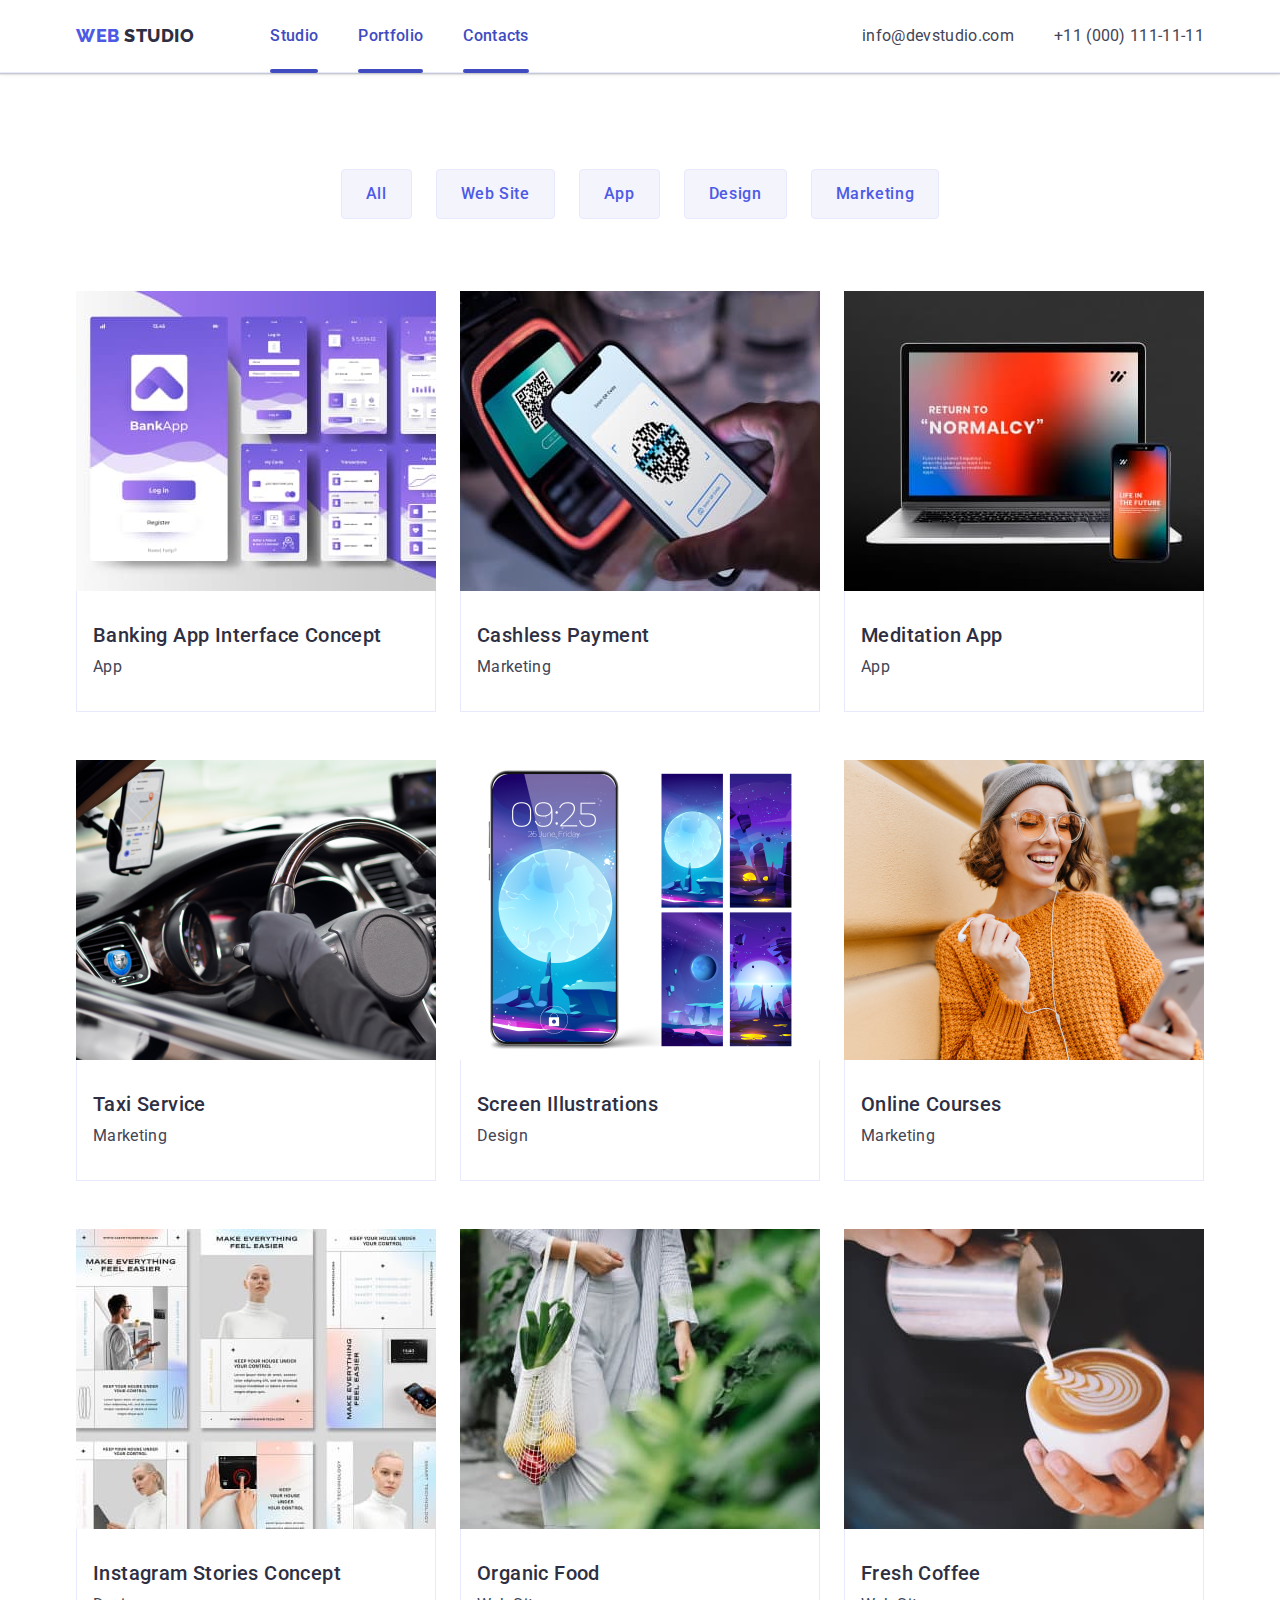
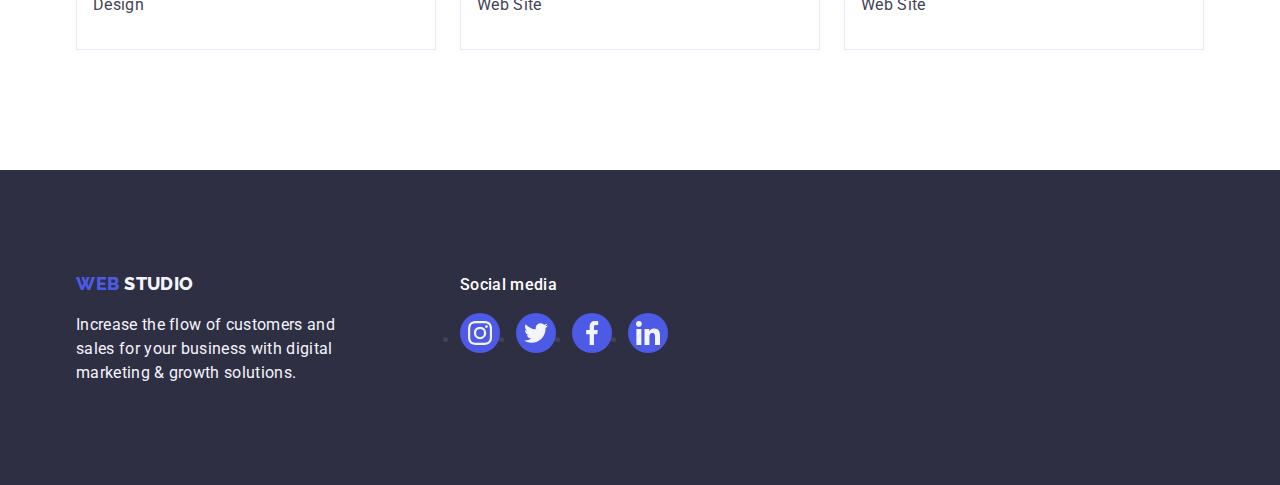
==== portfolio.html @ 2d886927 "Add files via upload" ====
<!DOCTYPE html>
<html lang="en">
<head>
    <meta charset="UTF-8">
    <meta name="viewport" content="width=device-width, initial-scale=1.0">
    <title>Document</title>
    <link rel="stylesheet" href="modern-normalize.min.css">
    <link rel="preconnect" href="https://fonts.googleapis.com">
    <link rel="preconnect" href="https://fonts.gstatic.com" crossorigin>
    <link href="https://fonts.googleapis.com/css2?family=Raleway:wght@800&family=Roboto:wght@400;500;700;900&display=swap" rel="stylesheet">
    <link rel="stylesheet" href="css/styles.css">
</head>
<body>
    <header class="klasadlaheadera">
        <div class="kontener container">
            <nav class="klasanav">
            <a class="logo link" href="./index.html"> Web <span class="spanone">Studio</span></a>
            <ul class="list menu">
                <li><a class="firstlink link current" href="./index.html">Studio</a></li>
                <li><a class="firstlink link current" href="./portfolio.html">Portfolio</a></li>
                <li><a class="firstlink link current" href="">Contacts</a></li>
            </ul>
        </nav>
        <address class="adressclass">
            <ul class="list menu">
                <li><a class="link info" href="info@devstudio.com">info@devstudio.com</a></li>
                <li><a class="link info" href="tel:+110001111111">+11 (000) 111-11-11</a></li>
            </ul>
        </address>
        </div>
    </header>
    <main>
        <section class="firstsectionportfolio">
            <div class="container">
            <h1 class="headerone visually-hidden">naglowek</h1>
            <ul class="list next">
                <li><button class="przycisk" type="button">All</button></li>
                <li><button class="przycisk" type="button">Web Site</button></li>
                <li><button class="przycisk" type="button">App</button></li>
                <li><button class="przycisk" type="button">Design</button></li>
                <li><button class="przycisk" type="button">Marketing</button></li>
            </ul>
                <ul class="list display">
                <li class="lili">
                    <a class="link lastt" href="" >
                        <div class="jsportfolio">
                        <img src="./images/firstphoto.jpg" alt="purple overlap" width="360" height="300">
                        <p class="jspp">14 Stylish and User-Friendly App Design Concepts · Task Manager App · Calorie Tracker App · Exotic Fruit Ecommerce App · Cloud Storage App</p>
                    </div>
                        <div class="lass">
                        <h2 class="headertwo">Banking App Interface Concept</h2>
                        <p class="classp">App</p>
                    </div>
                    </a>
                </li>
                <li class="lili">
                    <a class="link lastt" href="" >
                        <div class="jsportfolio">
                        <img src="./images/secondphoto.jpg" alt="scanning" width="360" height="300">
                        <p class="jspp">14 Stylish and User-Friendly App Design Concepts · Task Manager App · Calorie Tracker App · Exotic Fruit Ecommerce App · Cloud Storage App</p>
                    </div>
                        <div class="lass">
                        <h2 class="headertwo">Cashless Payment</h2>
                        <p class="classp">Marketing</p>
                        </div>
                    </a>
                </li>
                <li class="lili"> 
                    <a class="link lastt" href=""> 
                        <div class="jsportfolio">
                        <img src="./images/thirdphoto.jpg" alt="Mac and iphone x" width="360" height="300">
                        <p class="jspp">14 Stylish and User-Friendly App Design Concepts · Task Manager App · Calorie Tracker App · Exotic Fruit Ecommerce App · Cloud Storage App</p>
                    </div>
                        <div class="lass">
                        <h2 class="headertwo">Meditation App</h2>
                        <p class="classp">App</p>
                        </div>
                    </a>
                </li>
                <li class="lili">
                    <a class="link lastt" href="">
                        <div class="jsportfolio">
                        <img src="./images/fourthphoto.jpg" alt="Driver in car" width="360" height="300">
                        <p class="jspp">14 Stylish and User-Friendly App Design Concepts · Task Manager App · Calorie Tracker App · Exotic Fruit Ecommerce App · Cloud Storage App</p>
                    </div>
                        <div class="lass">
                        <h2 class="headertwo">Taxi Service</h2>
                        <p class="classp">Marketing</p>
                        </div>
                    </a>
                </li>
                <li class="lili">
                    <a class="link lastt" href="">
                        <div class="jsportfolio">
                        <img src="./images/eightphoto.jpg" alt="Scanning code qr" width="360" height="300">
                        <p class="jspp">14 Stylish and User-Friendly App Design Concepts · Task Manager App · Calorie Tracker App · Exotic Fruit Ecommerce App · Cloud Storage App</p>
                    </div>
                        <div class="lass">
                        <h2 class="headertwo">Screen Illustrations</h2>
                        <p class="classp">Design</p>
                        </div>
                    </a>
                </li>
                    <li class="lili"> 
                    <a class="link lastt" href="">
                        <div class="jsportfolio">
                        <img src="./images/ninephoto.jpg" alt="Happy women with orange sweater looking on her phone" width="360" height="300">
                        <p class="jspp">14 Stylish and User-Friendly App Design Concepts · Task Manager App · Calorie Tracker App · Exotic Fruit Ecommerce App · Cloud Storage App</p>
                    </div>
                    <div class="lass">
                        <h2 class="headertwo">Online Courses</h2>
                        <p class="classp">Marketing</p>
                        </div>
                    </a>
                </li>
                <li class="lili">
                    <a class="link lastt" href="">
                        <div class="jsportfolio">
                        <img src="./images/tenphoto.jpg" alt="Catalog" width="360" height="300">
                        <p class="jspp">14 Stylish and User-Friendly App Design Concepts · Task Manager App · Calorie Tracker App · Exotic Fruit Ecommerce App · Cloud Storage App</p>
                    </div>
                        <div class="lass">
                        <h2 class="headertwo">Instagram Stories Concept</h2>
                        <p class="classp">Design</p>
                        </div>
                    </a>
                </li>
                <li class="lili">
                    <a class="link lastt" href="">
                        <div class="jsportfolio">
                        <img src="./images/elevenphoto.jpg" alt="Lady with her grosseries" width="360" height="300">
                        <p class="jspp">14 Stylish and User-Friendly App Design Concepts · Task Manager App · Calorie Tracker App · Exotic Fruit Ecommerce App · Cloud Storage App</p>
                    </div>
                        <div class="lass">
                        <h2 class="headertwo">Organic Food</h2>
                        <p class="classp" >Web Site</p>
                        </div>
                    </a>
                </li>
                <li class="lili"> 
                    <a class="link lastt" href="">
                        <div class="jsportfolio">
                    <img src="./images/twelvephoto.jpg" alt="Adding milk to coffee" width="360" height="300">
                    <p class="jspp">14 Stylish and User-Friendly App Design Concepts · Task Manager App · Calorie Tracker App · Exotic Fruit Ecommerce App · Cloud Storage App</p>
                </div>
                    <div class="lass">
                    <h2 class="headertwo">Fresh Coffee</h2>
                        <p class="classp">Web Site</p>
                    </div>
                    </a>
                </li>
            </ul>
        </div>
        </section>
    </main>
    <footer class="page-footer">
        <div class="container bbbb">
            <div class="apdiv">
            <a class="logo link capp" href="./index.html">Web <span class="highlight">Studio</span></a>
            <p class="akapit">Increase the flow of customers and sales for your business with digital marketing & growth solutions.</p>
        </div>
        <div>
            <p class="ddddddd">Social media</p>
            <ul class="listfooter">
                <li class="listfooterone">
                    <a class="footlinks" href="">
                        <svg class="footersvgg" width="24" height="24">
                            <use href="./images/icons.svg#icon-instagram-2"></use>
                        </svg>
                    </a>
                </li>
                <li class="listfooterone">
                    <a class="footlinks" href="">
                        <svg class="footersvgg" width="24" height="24">
                            <use href="./images/icons.svg#icon-twitter-1"></use>
                        </svg>
                    </a>
                </li>
                <li class="listfooterone">
                    <a class="footlinks" href="">
                        <svg class="footersvgg" width="24" height="24">
                            <use href="./images/icons.svg#icon-facebook-1"></use>
                        </svg>
                    </a>
                </li>
                <li class="listfooterone">
                    <a class="footlinks" href="">
                        <svg class="footersvgg" width="24" height="24">
                            <use href="./images/icons.svg#icon-linkedin-1"></use>
                        </svg>
                    </a>
                </li>
            </ul>
        </div>
        </div>
    </footer>
    <script src="modal.js"></script>
</body>
</html>
---- css/styles.css ----
* {
    margin: 0;
    padding: 0;
    box-sizing: border-box;
    }
img { 
    display: block 
}
.foursvg {
    fill:#f4f4fd;
}
.fourlink {
    width: 100%;
    height: 100%;
    background-color: #4d5ae5;
    border-radius: 50%;
    display: flex;
    align-items: center;
    justify-content: center;
    transition: background-color 250ms cubic-bezier(0.4, 0, 0.2, 1); 
    
}
.fourlink:hover {
    background-color: #404bbf;
}
.fourlink:focus {
    background-color: #404bbf;
}
.sectionfourlist {
    display: flex;
    justify-content: center;
    gap: 24px;
}
.fourfirst {
    width: 40px; 
    height: 40px; 
    transition: background-color 250ms cubic-bezier(0.4, 0, 0.2, 1);
}
.klasadlaheadera {
    border-bottom: 1px solid #e7e9fc;
    box-shadow: 0px 2px 1px rgba(46, 47, 66, 0.08), 0px 1px 1px rgba(46, 47, 66, 0.16), 0px 1px 6px rgba(46, 47, 66, 0.08);
}
.kontener {
    display: flex;
    
    justify-content: space-between;
}
.container {
    width: 1158px;
    margin: 0 auto;
    padding: 0 15px; 
}
.klasanav {
    display: flex;
    align-items: center; 
}
.logo {
    font-family: 'Raleway', sans-serif;
    font-weight: 800;
    font-size: 18px;
    line-height: 1.17;
    letter-spacing: 0.03em;
    text-transform: uppercase;
    color: #4d5ae5;
    text-decoration: none;
    margin-right: 76px;
}
.logo link {
    text-decoration: none;
    display: inline-block;
    margin-bottom: 16px;
  
}

.logo link {
    margin-right: 120px;

}
.link {
    display: block;
}
.ddddddd {
    font-weight: 500;
    font-size: 16px;
    line-height: 1.5;
    letter-spacing: 0.02em;
    color: #FFFFFF;
    margin-bottom: 16px;
}
.apdiv {
    margin-right: 120px;

}
.listfooter {
    display: flex;
    gap: 16px;

}
.listfooterone {
    width: 40px;
    height: 40px;
}
.footersvgg {
    fill: #f4f4fd;
}
.footlinks {
    width: 100%;
    height: 100%;
    background-color: #4d5ae5;
    border-radius:50%;
    display: flex; 
    align-items: center; 
    justify-content: center; 
    transition: background-color 250ms cubic-bezier(0.4, 0, 0.2, 1);
}
.footlinks:hover{
    background-color: #31d0aa; 
}
.footlinks:focus{
    background-color: #31d0aa;
}

.spanone {
    color:#2e2f42;

}
.firstlink {
    font-weight: 500;
    line-height: 1.5;
    letter-spacing: 0.02em;
    color:#2e2f42;
    text-decoration: none;
    display: flex; 
    gap: 40px;
    padding: 24px 0;
    transition: color 250ms cubic-bezier(0.4, 0, 0.2, 1);
}
.firstlink:focus {
    color: #404bbf;
}
.firstlink:hover {
    color: #404bbf;
}
.current {
    position: relative;
    color: #404BBF;
transition: color 250ms cubic-bezier(0.4, 0, 0.2, 1);

}
.current::after {
    position: absolute;
    content: '';
    left: 0;
    bottom: -1px;
    width: 100%;
    height: 4px;
    background-color: #404BBF;
    border-radius: 2px;
}
.list menu:first-child link {
    position: relative; 
    color: #404bbf;
}
.list menu link::after {
    content: '';
    left: 0;
    bottom: -1px;
    height: 4px;
    background-color: #404bbf;
    border-radius: 2px; 
}
.list {
    list-style: none;
    display: flex;
    gap: 24px;
    justify-content: center;
    
}
.menu {
    gap: 40px;
}
.info {
    transition: color 250ms cubic-bezier(0.4, 0, 0.2, 1);
}
.link-one link  {
    font-weight: 500;
    font-size: 16px;
    line-height: 1.5;
    letter-spacing: 0.02em;
    color: #2e2f42;
    text-decoration: none;
}
.bbbb {
    display: flex;
    align-items: baseline;
}
.link-one {
    color:#404bbf;
}
.link-one {
    color:#404bbf;
}
.list {
    font-style: normal

}
.firstsectionportfolio {
    padding-top:96px; 
    padding-bottom: 120px;
}
.headerone {
    font-size: 56px;
    line-height: 1.07;
    text-align: center;
    letter-spacing: 0.02em;
    color: #ffffff;
}
body {
    font-family: "Roboto", sans-serif;
    color:#434455;
    font-family: "Roboto", sans-serif;
    color: var(--sectionn-heading-color);
    background-color: var(--background-color)
}
:root {
    --background-color:#FFFFFF;
    --logo-main-color:#4d5ae5;
    --background-color-section: #232f42;
    --sectionn-heading-color:#434455;
    --footer-color: #F4F4FD;
    --link-hover-focus: #404bbf;
    --color:var(--color:#2E2F42;)

}
.przycisk {
    color: #4d5ae5;
    font-weight: 500;
    line-height: 1.5;
    letter-spacing: 0.04em;
    cursor: pointer;
    font-family: "Roboto", sans-serif;
    font-size: 16px;
    background-color:#F4F4FD ;
    padding: 12px 24px;
    border: 1px solid #e7e9fc;
    border-radius: 4px; 
    transition: box-shadow 250ms cubic-bezier(0.4, 0, 0.2, 1), color 250ms cubic-bezier(0.4, 0, 0.2, 1), border-color 250ms cubic-bezier(0.4, 0, 0.2, 1), background-color 250ms cubic-bezier(0.4, 0, 0.2, 1);
}
.przycisk:hover {
    background-color: #404BBF;
    color:#FFFFFF;
    border: 1px solid transparent;
    box-shadow: 0px 3px 1px rgba(0, 0, 0, 0.1), 0px 2px 1px rgba(0, 0, 0, 0.08), 0px 2px 2px rgba(0, 0, 0, 0.12);
}
.przycisk:focus {
    background-color: #404BBF;
    color: #FFFFFF;
    border: 1px solid transparent;
    box-shadow: 0px 3px 1px rgba(0, 0, 0, 0.1), 0px 2px 1px rgba(0, 0, 0, 0.08), 0px 2px 2px rgba(0, 0, 0, 0.12);
}
.headertwo {
    font-weight: 500;
    font-size: 20px;
    line-height: 1.2;
    letter-spacing: 0.02em;
    color:#2e2f42;
    margin-bottom: 8px;
}
.classp {
    font-size: 16px;
    line-height: 1.5;
    letter-spacing: 0.02em;
    color:#434455;
}
.headerthree {
    font-size: 36px;
    line-height: 1.11;
    text-align: center;
    letter-spacing: 0.02em;
    text-transform: capitalize;
    color:#2e2f42;
}

.fklasa {
    font-family: "Raleway";
    font-weight: 800;
    font-size: 18px;
    line-height: 1.17;
    letter-spacing: 0.03em;
    text-transform: uppercase;
    color:#4d5ae5;
}
.highlight {
    line-height: 1.5;
    color:#f4f4fd;
    letter-spacing: 0.02em;
}
.akapit {
    line-height: 1.5;
    color: #F4F4FD;
    letter-spacing: 0.02em;
    max-width: 264px;
}
.page-footer {
    background-color:#2e2f42;
    padding: 100px 0;
    display: flex;
    align-items: baseline;

}
.sectionone {
   background-color: #2e2f42;
   padding: 188px 0;
   background-image: linear-gradient(rgba(46, 47, 66, 0.7), rgba(46, 47, 66, 0.7)), url(../images/peopleoffice.jpg);
   max-width: 1440px;
   background-repeat: no-repeat;
   background-position: center;
   background-size: cover;
   margin: auto;
 }
.naglowekhtml {
    font-size: 56px;
    line-height: 1.07;
    text-align: center;
    letter-spacing: 0.02em;
    color: #ffffff;
    max-width: 496px;
    margin: auto;
    margin-bottom: 48px;
}
.jscss {
    position: fixed;
    top: 0; 
    left: 0;
    width: 100%;
    height: 100%;
    background-color: rgba(46, 47, 66, 0.4);
    transition: opacity 250ms cubic-bezier(0.4, 0, 0.2, 1), visibility 250ms cubic-bezier(0.4, 0, 0.2, 1);
}
.cssjs2 {
    position: absolute;
    top: 50%;
    left: 50%; 
    transform: translate(-50%, -50%) scale(1);
    width: 408px;
    min-height: 584px;
    background: #fcfcfc; 
    box-shadow: 0px 1px 1px rgba(0, 0, 0, 0.14), 0px 1px 3px rgba(0, 0, 0, 0.12), 0px 2px 1px rgba(0, 0, 0, 0.2);
    border-radius: 4px;
    transition: transform 250ms cubic-bezier(0.4, 0, 0.2, 1); 
}
.buttonjs {
    position: absolute; 
    top: 24px; 
    right: 24px;
    width: 24px;
    height: 24px; 
    border-radius: 50%;
    display: flex; 
    align-items: center; 
    justify-content: center; 
    background-color: #e7e9fc;
    border: 1px solid rgba(0, 0, 0, 0.1);
    padding: 0; 
    cursor: pointer; 
    transition: background-color 250ms cubic-bezier(0.4, 0, 0.2, 1), border 250ms cubic-bezier(0.4, 0, 0.2, 1);
}
.is-hidden {
    opacity: 0;
    visibility: hidden;
    pointer-events: none;
}
.buttonjs:hover {
    background-color: #404bbf;
    border: none;
}
.buttonjs:focus {
    background-color: #404bbf;
    border: none;
}
.jssvg {
    transition: fill 250ms cubic-bezier(0.4, 0, 0.2, 1); 
}
.jssvg:hover {
    fill: #ffffff;
}
.jssvg:focus {
    fill: #ffffff;
}
.buttonone {
    background-color: #4D5AE5;
    font-family: "Roboto", sans-serif;
    font-weight: 500;
    font-size: 16px;
    line-height: 1.5;
    letter-spacing: 0.04em;
    color: #ffffff;
    display: block; 
    min-width: 169px;
    height: 56px;
    border: none;
    background-color: #4d5ae5;
    border-radius: 4px;
    cursor: pointer;
    margin:auto;
    transition: background-color 250ms cubic-bezier(0.4, 0, 0.2, 1); 
}
.buttonone:focus {
    background-color: #404BBF;
}
.buttonone:hover {
    background-color: #404BBF;
}
.sectiontwo {
    font-weight: 500;
    font-size: 20px;
    line-height: 1.2;
    letter-spacing: 0.02em;
    color: #2e2f42;
}

.sectiontwoa {
    font-size: 16px;
    line-height: 1.5;
    letter-spacing: 0.02em;
    color:#434455;   
}

.sectionthree {
    font-size: 36px;
    line-height: 1.11;
    text-align: center;
    letter-spacing: 0.02em;
    text-transform: capitalize;
    color: #2e2f42;
    margin-bottom: 72px;
}
.sectionfour {
    color: #2e2f42;
    font-size: 36px;
    line-height: 1.11;
    text-align: center;
    letter-spacing: 0.02em;
    text-transform: capitalize;
    margin-bottom: 72px;
}
.sectionfourcolor {
    background-color: #F4F4FD; 
    padding: 120px 0;
}
.headersectionfour {
    font-weight: 500;
    font-size: 20px;
    line-height: 1.2;
    letter-spacing: 0.02em;
    color: #2E2F42;
    text-align: center; 
    margin-bottom: 8px;
}
.plistfour {
    font-size: 16px;
    line-height: 1.5;
    letter-spacing: 0.02em;
    transition:  250ms cubic-bezier(0.4, 0, 0.2, 1);
    text-align: center;
}
.link {
    text-decoration: none;
    display: inline-block;
}
.adressclass {
    padding: 24px 0;
    font-style: normal;

}
.headerindex {
    font-weight: 500; 
    font-size: 20px; 
    line-height: 1.2; 
    letter-spacing: 0.02em; 
    color: #2E2F42;
    margin-bottom: 8px; 
}
.classli {
    background-color:#FFFFFF;
    width: calc((100% - 72px) / 4);
    border-radius: 0px 0px 4px 4px;
    box-shadow:0px 1px 6px rgba(46, 47, 66, 0.08), 0px 1px 1px rgba(46, 47, 66, 0.16), 0px 2px 1px rgba(46, 47, 66, 0.08);
    justify-content: center; 
    gap: 24px; 
    width: calc((100% - 72px) / 4);
    
}
.info {
    font-size: 16px;
     line-height: 1.5; 
     letter-spacing: 0.02em;
      color: #434455
}
.info:hover {
    color: #404BBF
}
.info:focus {
    color: #404BBF
}
.firstpoint {
    width: calc((100% - 72px) / 4); 

}
.section {
    padding: 120px 0;
  
}
.sectionpadding {
    padding-bottom: 120px
}
.display {
    display:flex; 
    flex-wrap: wrap;
    row-gap: 48px;
}
.lasss {
    padding: 32px 0px;
    
}
.visually-hidden {
    position: absolute;
    width: 1px;
    height: 1px;
    margin: -1px;
    border: 0;
    padding: 0;
    white-space: nowrap;
    clip-path: inset(100%);
    clip: rect(0 0 0 0);
    overflow: hidden;
}
.liiclass {
    width: calc((100% - 48px) / 3);
}
.next {
    margin-bottom: 72px;
}
.lili {
    width: calc((100% - 48px) / 3);
}
.dddddd {
    background-color: #F4F4FD;
    font-weight: 500;
    font-size: 16px;
    line-height: 1.5;
    letter-spacing: 0.02em;
    color: #FFFFFF;
    margin-bottom: 16px;

}
.lass {
    padding: 32px 16px;
    border: 1px solid #e7e9fc;
    border-top:none ;
}
.capp {
    margin-bottom: 16px;
}
.ikon {
    display: flex;
    align-items: center;
    justify-content: center; 
    height: 112px; 
    background-color: #f4f4fd; 
    border-radius: 4px;
    margin-bottom: 8px;
}
.sectionfive {
    font-size: 36px;
    line-height: 1.11;
    color: #2e2f42;
    margin-bottom: 72px;
}
.fiveee {
    padding-top: 120px;
    padding-bottom: 120px;
}
.fvvv {
    display: flex; 
    gap: 24px; 
}
.fiveli {
    width: calc((100% - 120px) / 6);
    height: 88px;

}
.listfive {
    width: 100%;
    height: 100%;
    border: 1px solid #8e8f99;
    border-radius:4px;
    display: flex;
    align-items: center;
    justify-content: center; 
    color: #8e8f99;
}
.listfive:focus{
    border-color: #404bbf; 
    color: #404bbf; 
}
.listfive:hover {
    border-color: #404bbf; 
    color: #404bbf;
}
.asecfive {
    width: 100%;
    height: 100%;
    border: 1px solid #8e8f99;
    border-radius: 4px;
    display: flex;
    align-items: center;
    justify-content: center;
    color: #8e8f99; 
    transition: border-color 250ms cubic-bezier(0.4, 0, 0.2, 1), color 250ms cubic-bezier(0.4, 0, 0.2, 1);
}
.asecfive:focus {
    border-color: #404bbf; 
    color: #404bbf;
}
.asecfive:hover {
    border-color: #404bbf; 
    color: #404bbf;
}
.fivesvgggg {
    fill: currentColor;
}
.lastt {
    display: block;
    transition: box-shadow 250ms cubic-bezier(0.4, 0, 0.2, 1);
}
.lastt:hover .jspp, .lastt:focus .jspp {
    box-shadow: 0px 1px 6px rgba(46, 47, 66, 0.08), 0px 1px 1px rgba(46, 47, 66, 0.16), 0px 2px 1px rgba(46, 47, 66, 0.08);
    transform: translateY(0%);
}
.link .listt {
    transition: color 250ms cubic-bezier(0.4, 0, 0.2, 1), background-color 250ms cubic-bezier(0.4, 0, 0.2, 1), border-color 250ms cubic-bezier(0.4, 0, 0.2, 1), box-shadow 250ms cubic-bezier(0.4, 0, 0.2, 1) 
    box-shadow 250ms cubic-bezier(0.4, 0, 0.2, 1);
}
.link .listt:hover {
    transform: translateY(0%);
}
.link .listt:focus{
    transform: translateY(0%);
}
.jsportfolio {
    position: relative;
    overflow: hidden;
}
.jspp {
    position: absolute;
    top: 0; 
    font-size: 16px;
    line-height: 1.5;
    letter-spacing: 0.02em;
    color: #f4f4fd; 
    padding: 40px 32px;
    background-color: #4d5ae5;
    height: 100%;
    width: 100%;
    transform: translateY(100%);
    transition: transform 250ms cubic-bezier(0.4, 0, 0.2, 1); 
}
.omodalne {

}
.omodalne:hover {
    fill: #ffffff;
}
.omodalne:focus {
    fill: #ffffff;
}
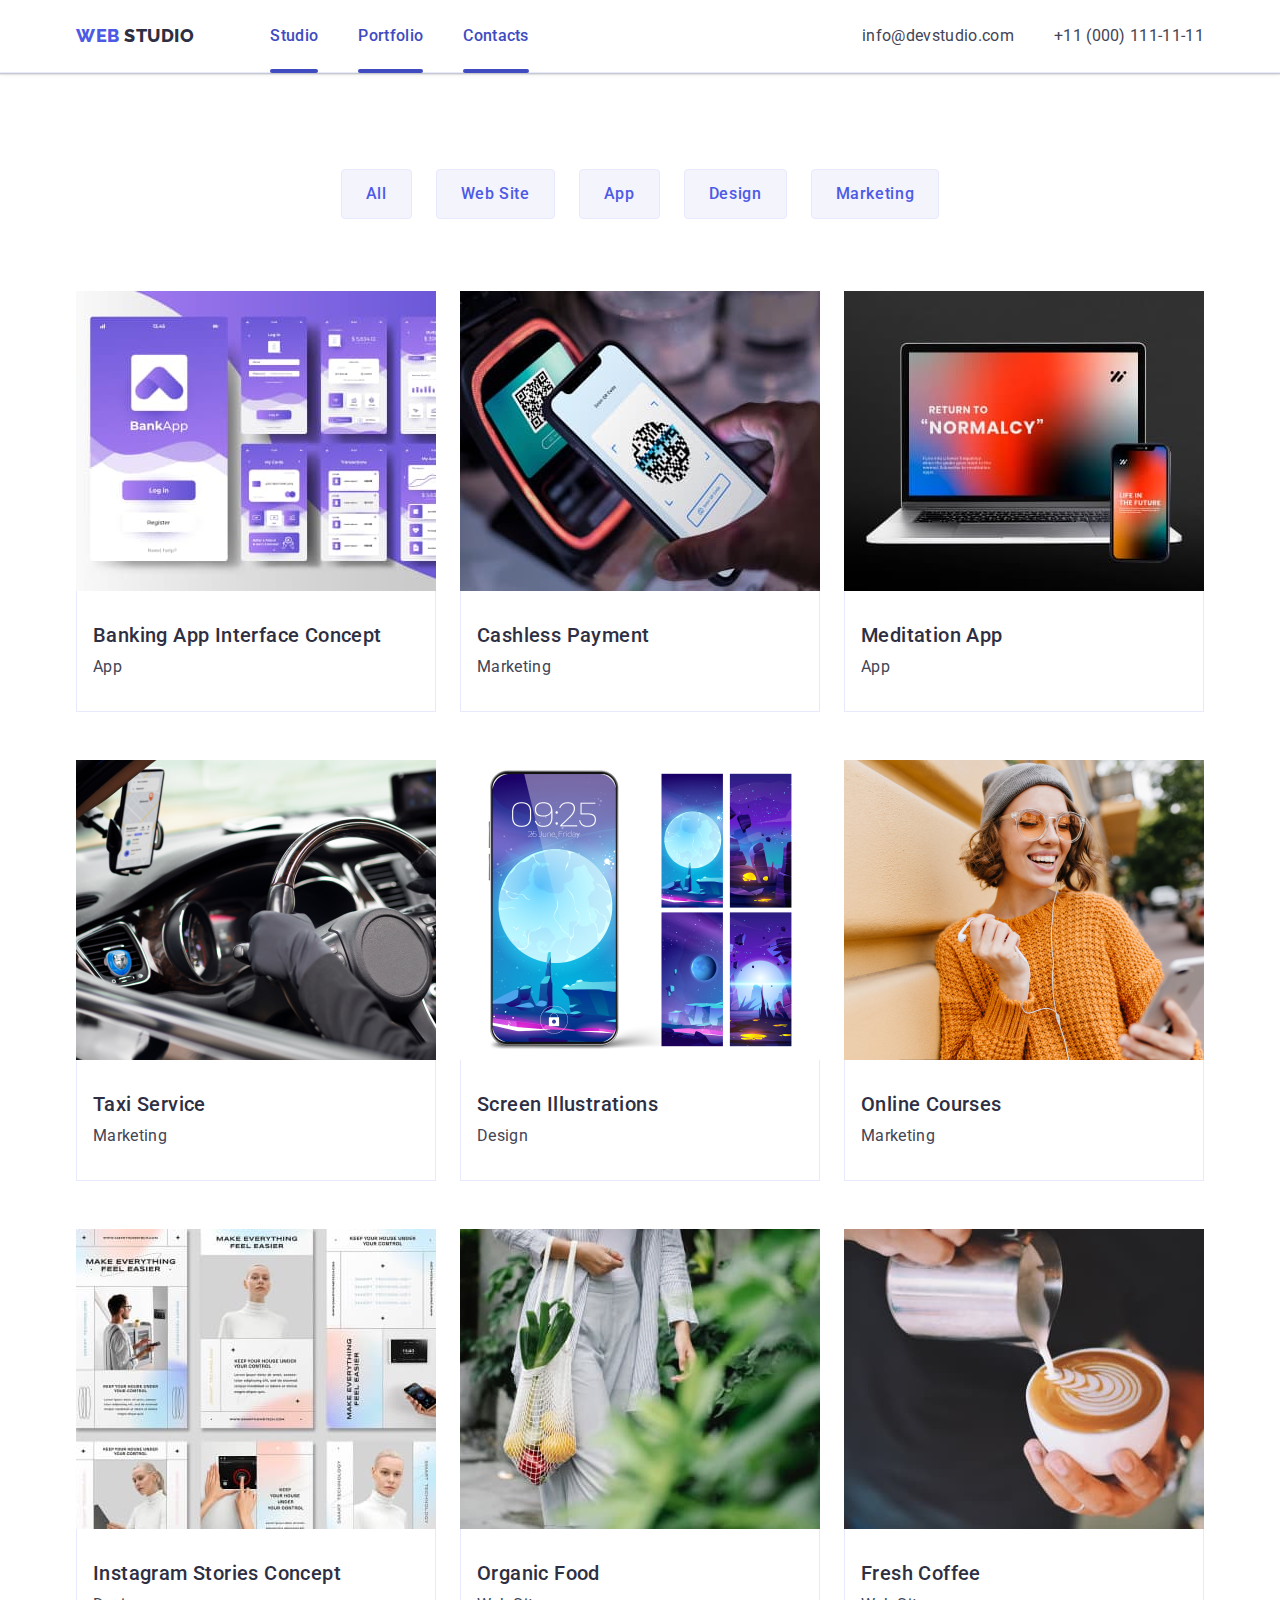
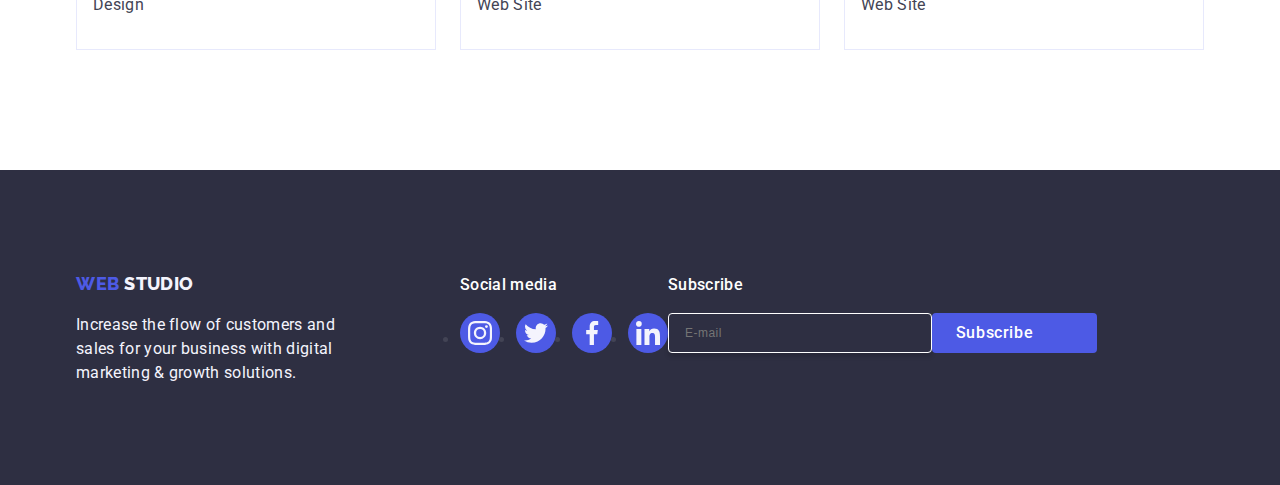
==== commit 3c36355e: "GG" ====
--- a/portfolio.html
+++ b/portfolio.html
@@ -192,6 +192,21 @@
                 </li>
             </ul>
         </div>
+        <div class="formula">
+            <p class="formulaone">Subscribe</p>
+            <form class="formulaform">
+                <label class="formulalabel">
+                    <input class="formulainput" name="" type="email" placeholder="E-mail"/>
+                </label>
+                <button class="formulabutton formprzycisk" type="submit">Subscribe
+                    <svg class="formulasvg" width="24" height="24">
+                        <use href="">
+
+                        </use>
+                    </svg>
+                </button>
+            </form>
+        </div>
         </div>
     </footer>
     <script src="modal.js"></script>
--- a/css/styles.css
+++ b/css/styles.css
@@ -674,4 +674,56 @@
 }
 .omodalne:focus {
     fill: #ffffff;
+}
+.formula {
+
+}
+.formulaone {
+    margin-bottom: 16px; 
+    font-weight: 500;
+    font-size: 16px; 
+    line-height: 1.5;
+    letter-spacing: 0.02em;
+    color: #ffffff; 
+}
+.formulaform {
+    display: flex;
+}
+.formulalabel {
+    gap: 24px,;
+}
+.formulainput {
+    width: 264px;
+    height: 40px;
+    border: 1px solid #ffffff;
+    background-color: transparent;
+    font-size: 12px; 
+    line-height: 1.5; 
+    letter-spacing: 0.04em;
+    padding-left: 16px; 
+    box-shadow: 0px 4px 4px 0px rgba(0, 0, 0, 0.15); 
+    border-radius: 4px;
+    color: #ffffff;
+}
+.formulabutton {
+    min-width: 165px;
+    height: 40px; 
+    display: flex; 
+    justify-content: center;
+    align-items: center; 
+}
+.formprzycisk {
+font-family: "Roboto", sans-serif;
+font-size: 16px; 
+font-weight: 500; 
+line-height: 1.5; 
+letter-spacing: 0.04em; 
+color: #ffffff; 
+cursor: pointer; 
+background-color: #4D5AE5; 
+border: none;
+border-radius: 4px;
+}
+.formulasvg {
+    margin-left: 16px;
 }